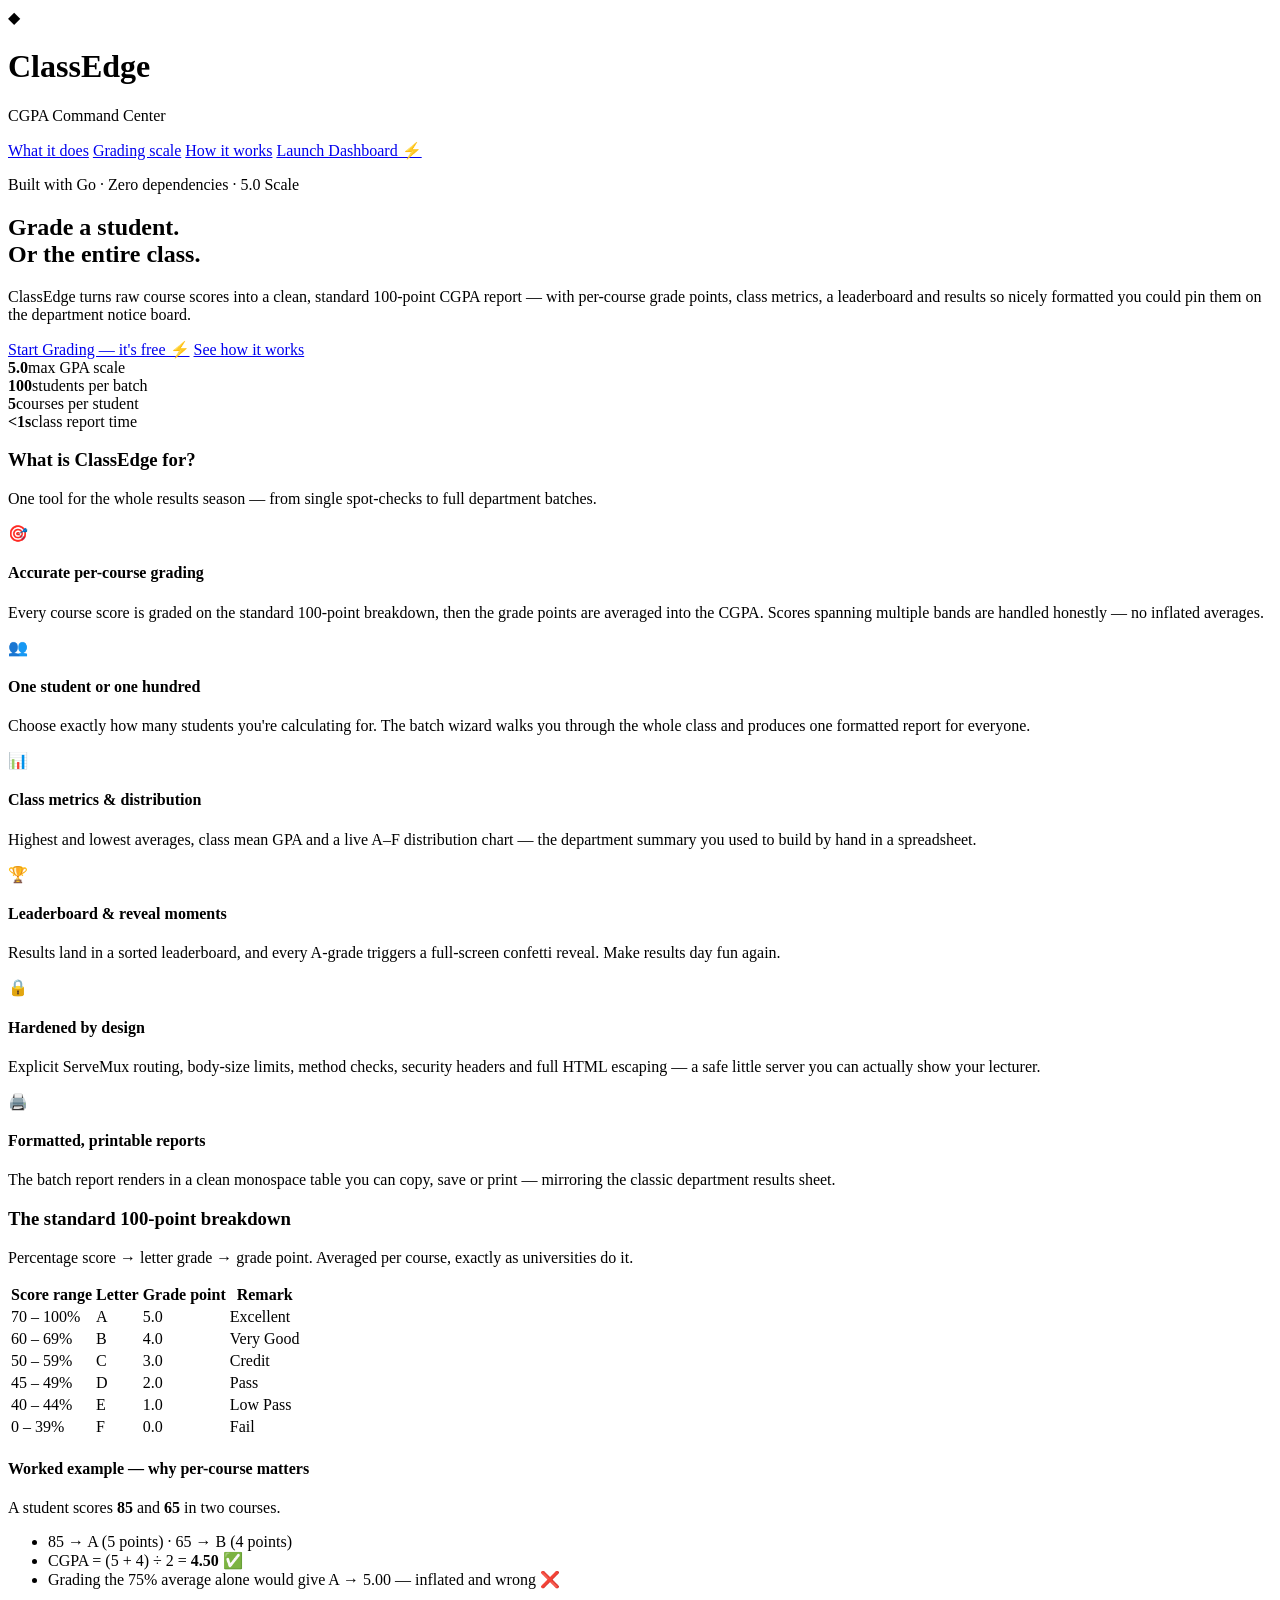
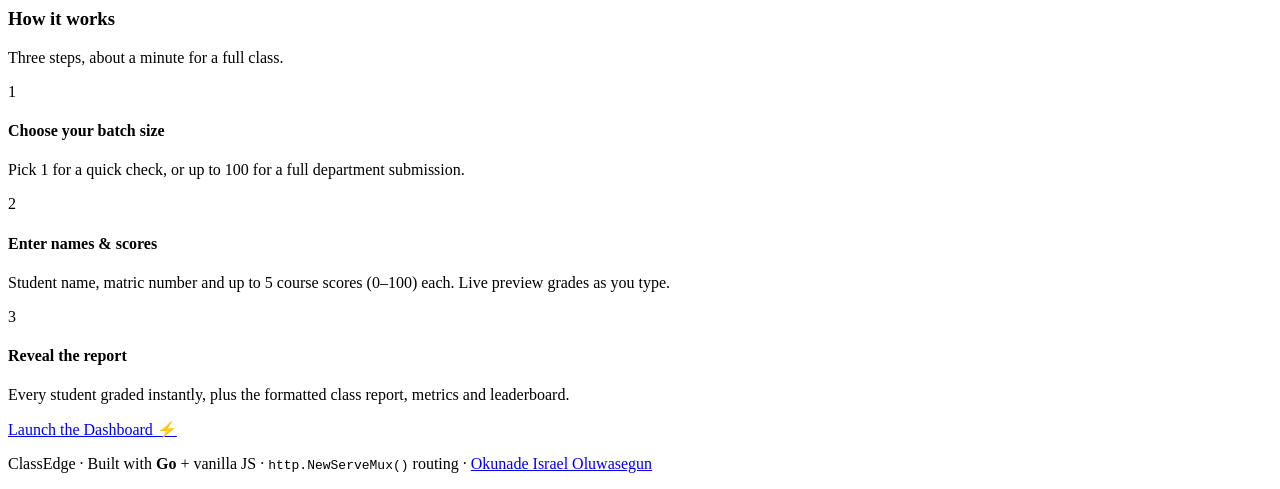
==== templates/landing.html @ 40e52d9c "Accurate per-course CGPA, batch grading, landing page, restructure Rework the engine and layout afte" ====
<!DOCTYPE html>
<html lang="en">
<head>
  <meta charset="UTF-8" />
  <meta name="viewport" content="width=device-width, initial-scale=1.0" />
  <title>ClassEdge — University CGPA Grading System</title>
  <meta name="description" content="ClassEdge is a university CGPA grading system: grade one student or a whole class on the standard 5.0 scale, with instant reports, class metrics and a leaderboard." />
  <link rel="preconnect" href="https://fonts.googleapis.com" />
  <link rel="preconnect" href="https://fonts.gstatic.com" crossorigin />
  <link href="https://fonts.googleapis.com/css2?family=Outfit:wght@300;400;600;800;900&family=JetBrains+Mono:wght@500;700&display=swap" rel="stylesheet" />
  <link rel="stylesheet" href="static/css/style.css" />
</head>
<body class="landing-body">
  <div class="bg-orb orb-a" aria-hidden="true"></div>
  <div class="bg-orb orb-b" aria-hidden="true"></div>

  <!-- ============ NAVBAR ============ -->
  <header class="site-header">
    <div class="brand">
      <span class="brand-mark">◆</span>
      <div>
        <h1>Class<span>Edge</span></h1>
        <p class="tagline">CGPA Command Center</p>
      </div>
    </div>
    <nav class="nav-links">
      <a href="#what">What it does</a>
      <a href="#scale">Grading scale</a>
      <a href="#how">How it works</a>
      <a href="/app" class="btn btn-small btn-primary">Launch Dashboard ⚡</a>
    </nav>
  </header>

  <!-- ============ HERO ============ -->
  <section class="hero">
    <p class="hero-kicker">Built with Go · Zero dependencies · 5.0 Scale</p>
    <h2>Grade a student.<br /><span class="grad-text">Or the entire class.</span></h2>
    <p class="hero-sub">
      ClassEdge turns raw course scores into a clean, standard 100-point CGPA report —
      with per-course grade points, class metrics, a leaderboard and results so nicely
      formatted you could pin them on the department notice board.
    </p>
    <div class="hero-cta">
      <a href="/app" class="btn btn-primary">Start Grading — it's free ⚡</a>
      <a href="#how" class="btn btn-ghost">See how it works</a>
    </div>
    <div class="hero-strip">
      <div class="strip-item"><strong>5.0</strong><span>max GPA scale</span></div>
      <div class="strip-item"><strong>100</strong><span>students per batch</span></div>
      <div class="strip-item"><strong>5</strong><span>courses per student</span></div>
      <div class="strip-item"><strong>&lt;1s</strong><span>class report time</span></div>
    </div>
  </section>

  <!-- ============ WHAT ============ -->
  <section class="landing-section" id="what">
    <h3 class="section-title">What is ClassEdge <span class="grad-text">for?</span></h3>
    <p class="section-sub">One tool for the whole results season — from single spot-checks to full department batches.</p>
    <div class="feature-grid">
      <div class="feature">
        <span class="f-icon">🎯</span>
        <h4>Accurate per-course grading</h4>
        <p>Every course score is graded on the standard 100-point breakdown, then the grade points are averaged into the CGPA. Scores spanning multiple bands are handled honestly — no inflated averages.</p>
      </div>
      <div class="feature">
        <span class="f-icon">👥</span>
        <h4>One student or one hundred</h4>
        <p>Choose exactly how many students you're calculating for. The batch wizard walks you through the whole class and produces one formatted report for everyone.</p>
      </div>
      <div class="feature">
        <span class="f-icon">📊</span>
        <h4>Class metrics &amp; distribution</h4>
        <p>Highest and lowest averages, class mean GPA and a live A–F distribution chart — the department summary you used to build by hand in a spreadsheet.</p>
      </div>
      <div class="feature">
        <span class="f-icon">🏆</span>
        <h4>Leaderboard &amp; reveal moments</h4>
        <p>Results land in a sorted leaderboard, and every A-grade triggers a full-screen confetti reveal. Make results day fun again.</p>
      </div>
      <div class="feature">
        <span class="f-icon">🔒</span>
        <h4>Hardened by design</h4>
        <p>Explicit ServeMux routing, body-size limits, method checks, security headers and full HTML escaping — a safe little server you can actually show your lecturer.</p>
      </div>
      <div class="feature">
        <span class="f-icon">🖨️</span>
        <h4>Formatted, printable reports</h4>
        <p>The batch report renders in a clean monospace table you can copy, save or print — mirroring the classic department results sheet.</p>
      </div>
    </div>
  </section>

  <!-- ============ SCALE ============ -->
  <section class="landing-section" id="scale">
    <h3 class="section-title">The standard <span class="grad-text">100-point breakdown</span></h3>
    <p class="section-sub">Percentage score → letter grade → grade point. Averaged per course, exactly as universities do it.</p>
    <div class="scale-table-wrap">
      <table class="scale-table">
        <thead><tr><th>Score range</th><th>Letter</th><th>Grade point</th><th>Remark</th></tr></thead>
        <tbody>
          <tr><td class="mono">70 – 100%</td><td><span class="pill pill-A">A</span></td><td class="mono">5.0</td><td>Excellent</td></tr>
          <tr><td class="mono">60 – 69%</td><td><span class="pill pill-B">B</span></td><td class="mono">4.0</td><td>Very Good</td></tr>
          <tr><td class="mono">50 – 59%</td><td><span class="pill pill-C">C</span></td><td class="mono">3.0</td><td>Credit</td></tr>
          <tr><td class="mono">45 – 49%</td><td><span class="pill pill-D">D</span></td><td class="mono">2.0</td><td>Pass</td></tr>
          <tr><td class="mono">40 – 44%</td><td><span class="pill pill-E">E</span></td><td class="mono">1.0</td><td>Low Pass</td></tr>
          <tr><td class="mono">0 – 39%</td><td><span class="pill pill-F">F</span></td><td class="mono">0.0</td><td>Fail</td></tr>
        </tbody>
      </table>
    </div>
    <div class="scale-example">
      <h4>Worked example — why per-course matters</h4>
      <p>A student scores <strong class="mono">85</strong> and <strong class="mono">65</strong> in two courses.</p>
      <ul>
        <li>85 → <span class="pill pill-A">A</span> (5 points) · 65 → <span class="pill pill-B">B</span> (4 points)</li>
        <li>CGPA = (5 + 4) ÷ 2 = <strong class="mono grad-text">4.50</strong> ✅</li>
        <li class="wrong">Grading the 75% average alone would give A → 5.00 — inflated and wrong ❌</li>
      </ul>
    </div>
  </section>

  <!-- ============ HOW ============ -->
  <section class="landing-section" id="how">
    <h3 class="section-title">How it <span class="grad-text">works</span></h3>
    <p class="section-sub">Three steps, about a minute for a full class.</p>
    <div class="steps">
      <div class="step">
        <span class="step-num">1</span>
        <h4>Choose your batch size</h4>
        <p>Pick 1 for a quick check, or up to 100 for a full department submission.</p>
      </div>
      <div class="step">
        <span class="step-num">2</span>
        <h4>Enter names &amp; scores</h4>
        <p>Student name, matric number and up to 5 course scores (0–100) each. Live preview grades as you type.</p>
      </div>
      <div class="step">
        <span class="step-num">3</span>
        <h4>Reveal the report</h4>
        <p>Every student graded instantly, plus the formatted class report, metrics and leaderboard.</p>
      </div>
    </div>
    <div class="hero-cta center">
      <a href="/app" class="btn btn-primary">Launch the Dashboard ⚡</a>
    </div>
  </section>

  <footer class="site-footer">
    <p>ClassEdge · Built with <strong>Go</strong> + vanilla JS · <code>http.NewServeMux()</code> routing · <a href="https://github.com/israeloluwasegun293-stars">Okunade Israel Oluwasegun</a></p>
  </footer>

  <script src="static/js/landing.js"></script>
</body>
</html>
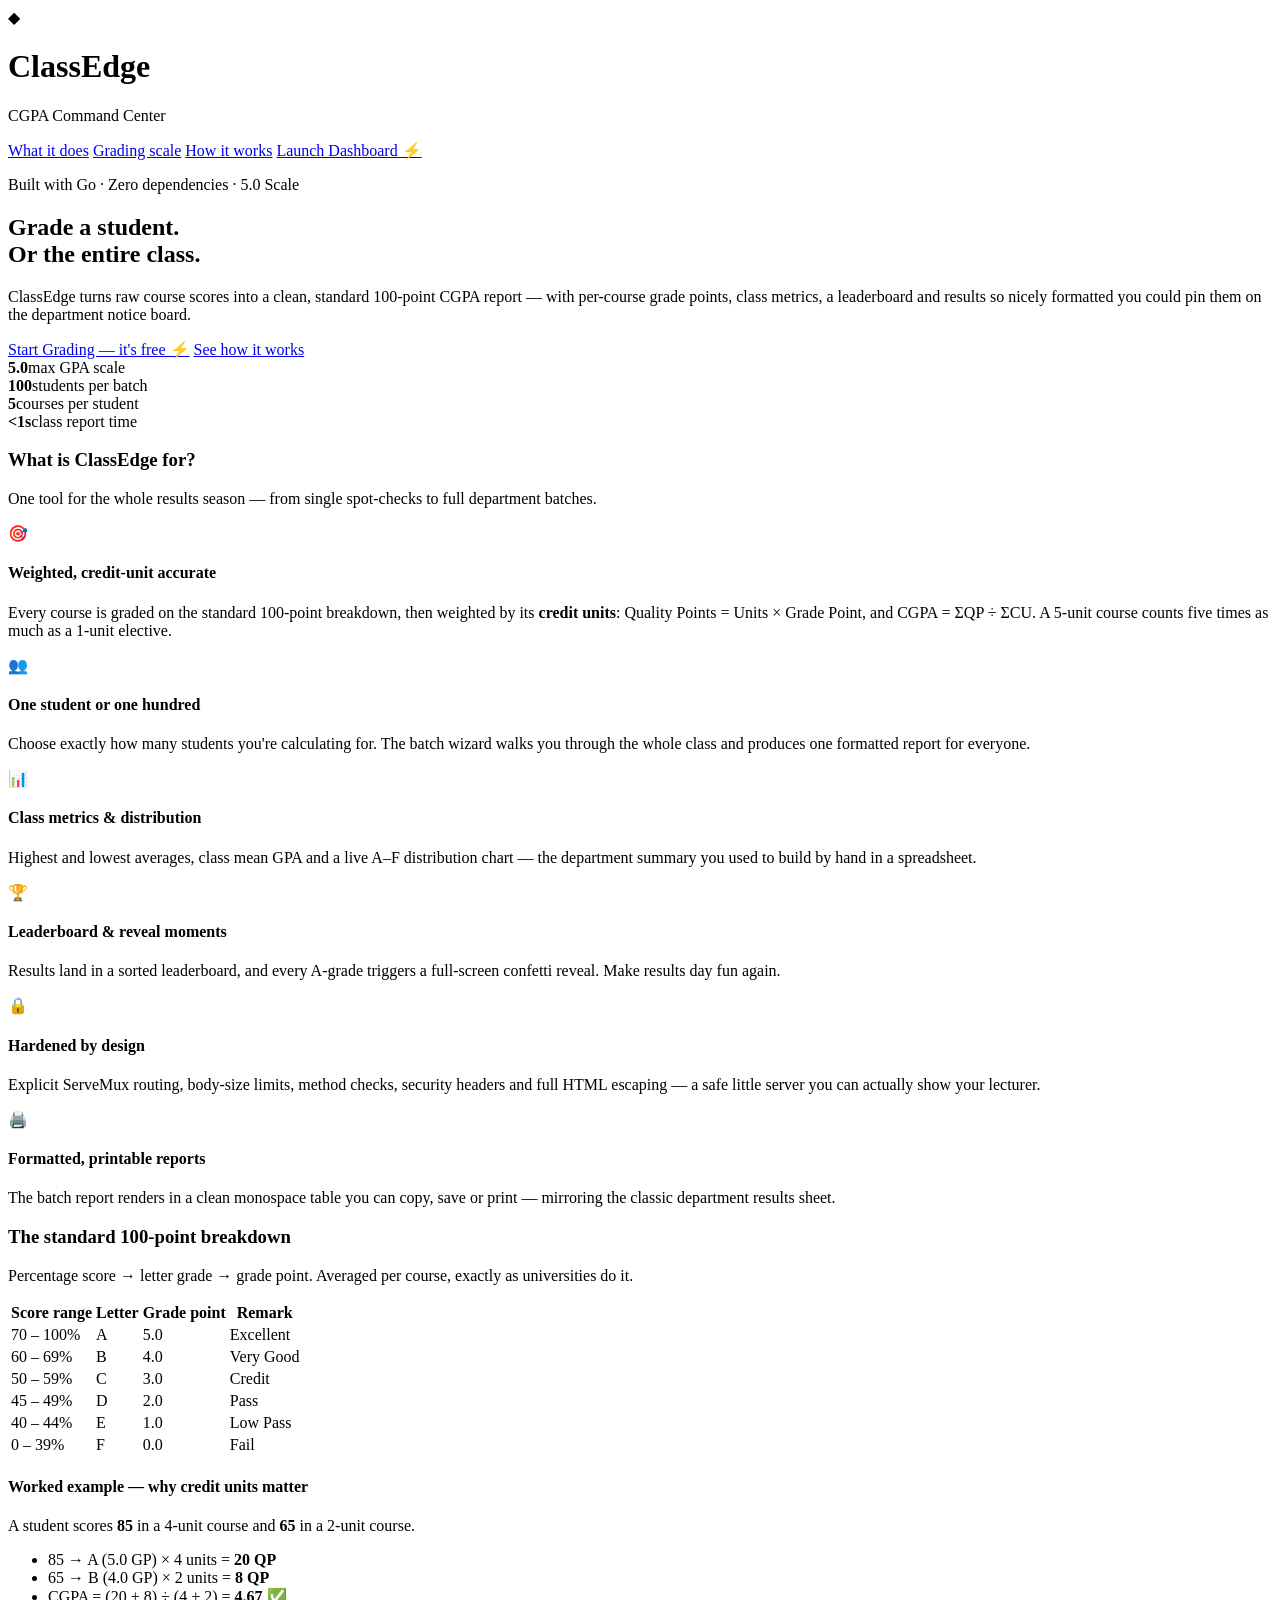
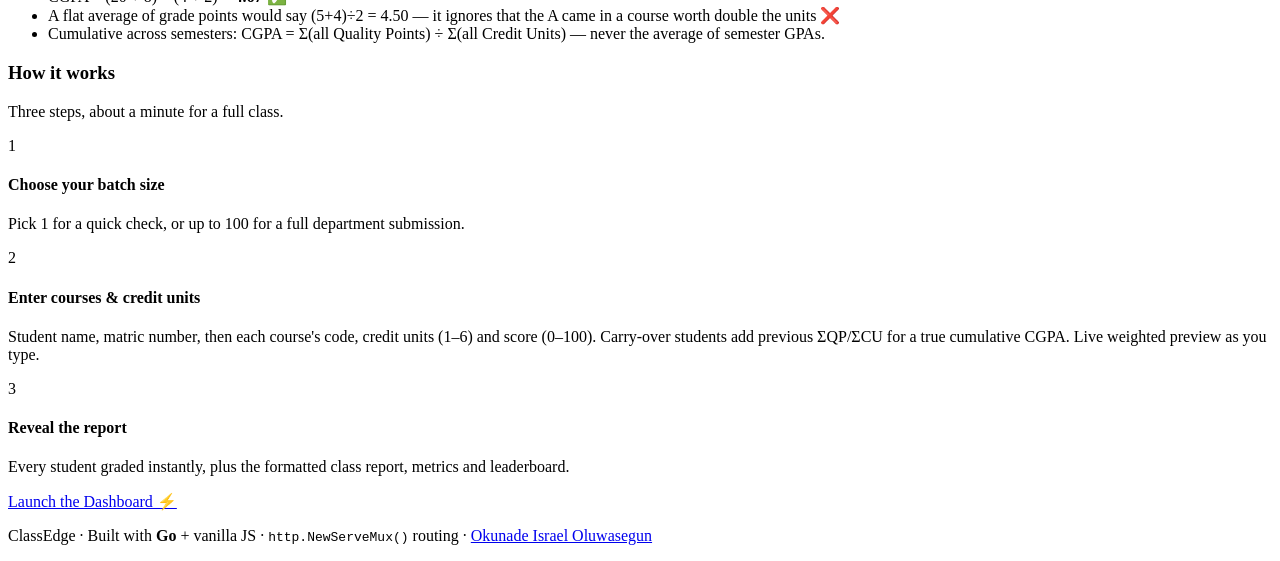
==== commit 705b6457: "Weighted, cumulative CGPA: credit units, quality points, prior semesters Rework the engine around ac" ====
--- a/templates/landing.html
+++ b/templates/landing.html
@@ -59,8 +59,8 @@
     <div class="feature-grid">
       <div class="feature">
         <span class="f-icon">🎯</span>
-        <h4>Accurate per-course grading</h4>
-        <p>Every course score is graded on the standard 100-point breakdown, then the grade points are averaged into the CGPA. Scores spanning multiple bands are handled honestly — no inflated averages.</p>
+        <h4>Weighted, credit-unit accurate</h4>
+        <p>Every course is graded on the standard 100-point breakdown, then weighted by its <strong>credit units</strong>: Quality Points = Units × Grade Point, and CGPA = ΣQP ÷ ΣCU. A 5-unit course counts five times as much as a 1-unit elective.</p>
       </div>
       <div class="feature">
         <span class="f-icon">👥</span>
@@ -108,12 +108,14 @@
       </table>
     </div>
     <div class="scale-example">
-      <h4>Worked example — why per-course matters</h4>
-      <p>A student scores <strong class="mono">85</strong> and <strong class="mono">65</strong> in two courses.</p>
+      <h4>Worked example — why credit units matter</h4>
+      <p>A student scores <strong class="mono">85</strong> in a 4-unit course and <strong class="mono">65</strong> in a 2-unit course.</p>
       <ul>
-        <li>85 → <span class="pill pill-A">A</span> (5 points) · 65 → <span class="pill pill-B">B</span> (4 points)</li>
-        <li>CGPA = (5 + 4) ÷ 2 = <strong class="mono grad-text">4.50</strong> ✅</li>
-        <li class="wrong">Grading the 75% average alone would give A → 5.00 — inflated and wrong ❌</li>
+        <li>85 → <span class="pill pill-A">A</span> (5.0 GP) × 4 units = <strong class="mono">20 QP</strong></li>
+        <li>65 → <span class="pill pill-B">B</span> (4.0 GP) × 2 units = <strong class="mono">8 QP</strong></li>
+        <li>CGPA = (20 + 8) ÷ (4 + 2) = <strong class="mono grad-text">4.67</strong> ✅</li>
+        <li class="wrong">A flat average of grade points would say (5+4)÷2 = 4.50 — it ignores that the A came in a course worth double the units ❌</li>
+        <li>Cumulative across semesters: CGPA = Σ(all Quality Points) ÷ Σ(all Credit Units) — never the average of semester GPAs.</li>
       </ul>
     </div>
   </section>
@@ -130,8 +132,8 @@
       </div>
       <div class="step">
         <span class="step-num">2</span>
-        <h4>Enter names &amp; scores</h4>
-        <p>Student name, matric number and up to 5 course scores (0–100) each. Live preview grades as you type.</p>
+        <h4>Enter courses &amp; credit units</h4>
+        <p>Student name, matric number, then each course's code, credit units (1–6) and score (0–100). Carry-over students add previous ΣQP/ΣCU for a true cumulative CGPA. Live weighted preview as you type.</p>
       </div>
       <div class="step">
         <span class="step-num">3</span>
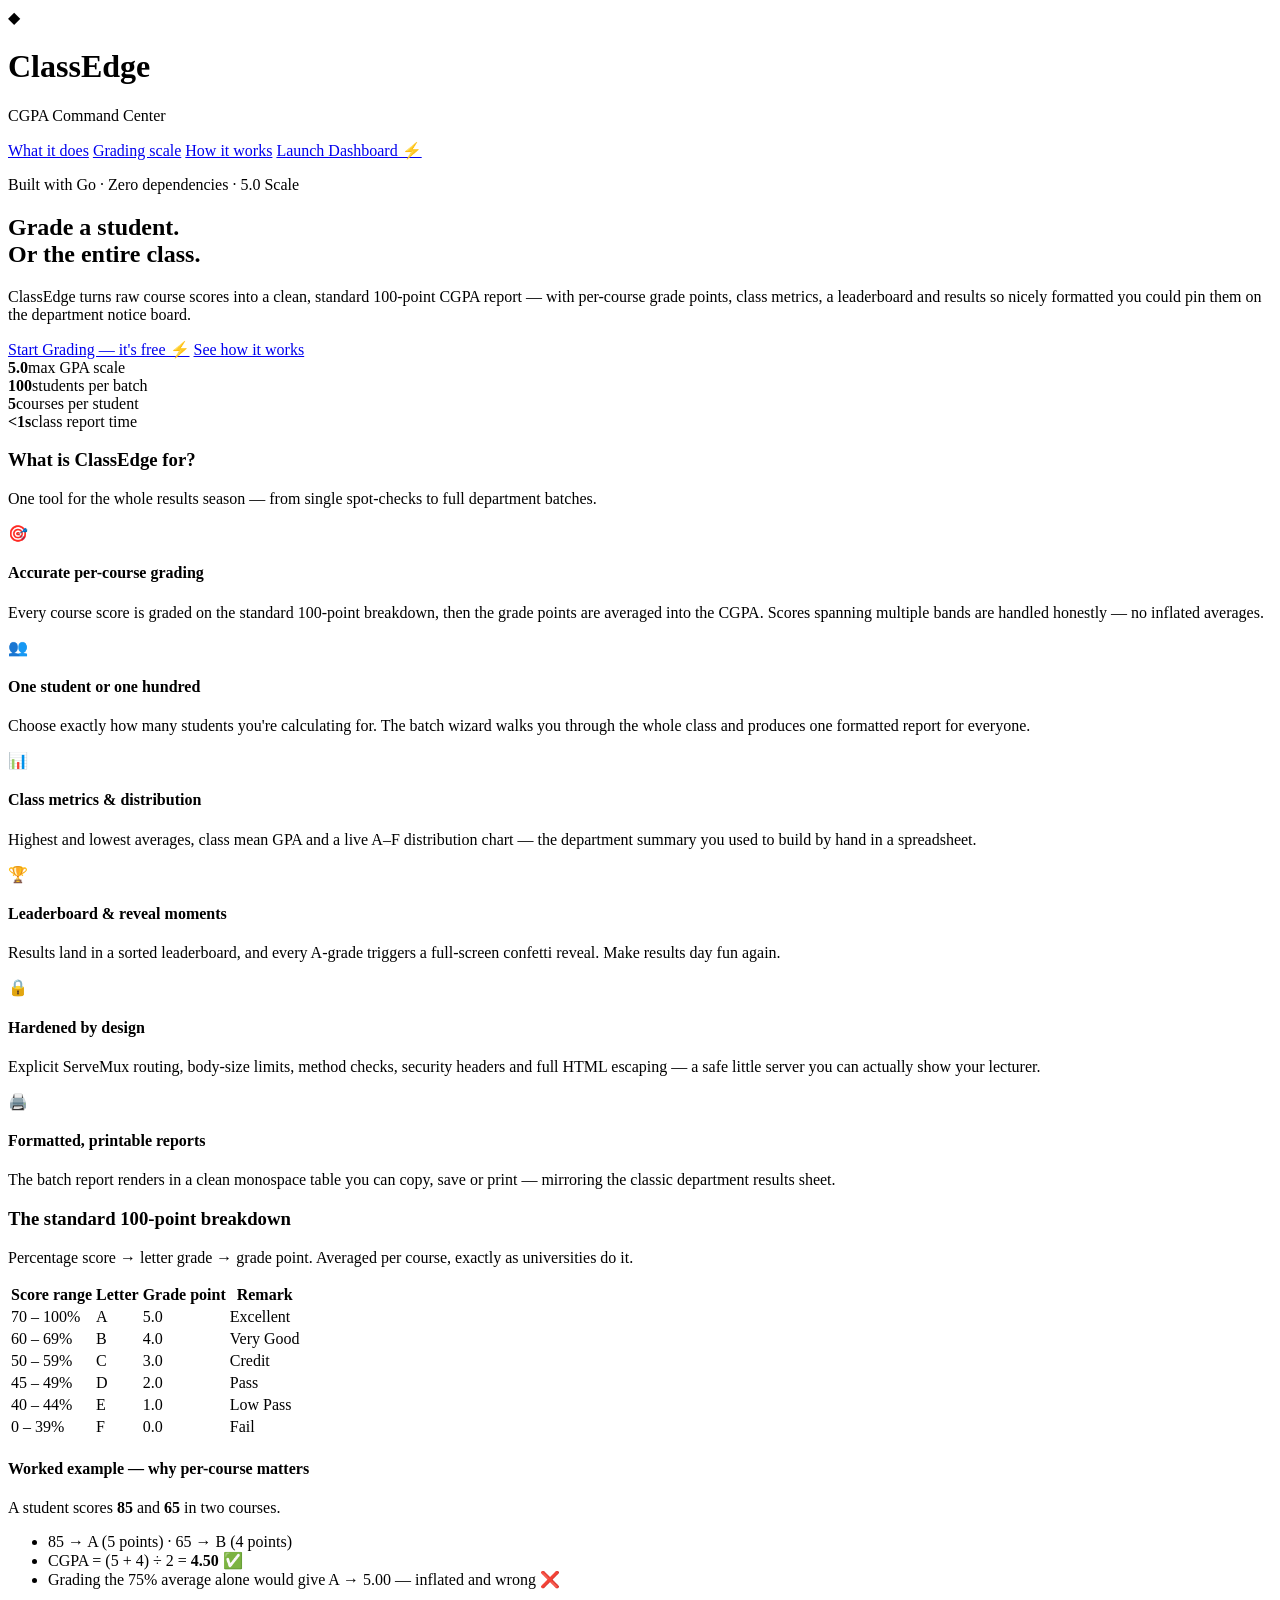
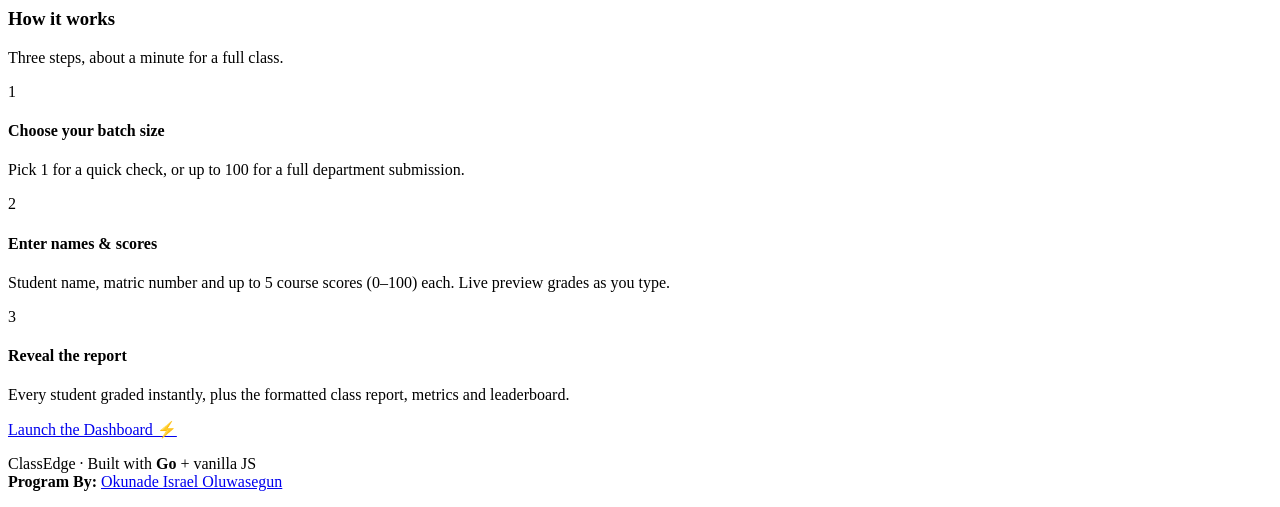
==== commit 2550d5c6: "watermark" ====
--- a/templates/landing.html
+++ b/templates/landing.html
@@ -59,8 +59,8 @@
     <div class="feature-grid">
       <div class="feature">
         <span class="f-icon">🎯</span>
-        <h4>Weighted, credit-unit accurate</h4>
-        <p>Every course is graded on the standard 100-point breakdown, then weighted by its <strong>credit units</strong>: Quality Points = Units × Grade Point, and CGPA = ΣQP ÷ ΣCU. A 5-unit course counts five times as much as a 1-unit elective.</p>
+        <h4>Accurate per-course grading</h4>
+        <p>Every course score is graded on the standard 100-point breakdown, then the grade points are averaged into the CGPA. Scores spanning multiple bands are handled honestly — no inflated averages.</p>
       </div>
       <div class="feature">
         <span class="f-icon">👥</span>
@@ -108,14 +108,12 @@
       </table>
     </div>
     <div class="scale-example">
-      <h4>Worked example — why credit units matter</h4>
-      <p>A student scores <strong class="mono">85</strong> in a 4-unit course and <strong class="mono">65</strong> in a 2-unit course.</p>
+      <h4>Worked example — why per-course matters</h4>
+      <p>A student scores <strong class="mono">85</strong> and <strong class="mono">65</strong> in two courses.</p>
       <ul>
-        <li>85 → <span class="pill pill-A">A</span> (5.0 GP) × 4 units = <strong class="mono">20 QP</strong></li>
-        <li>65 → <span class="pill pill-B">B</span> (4.0 GP) × 2 units = <strong class="mono">8 QP</strong></li>
-        <li>CGPA = (20 + 8) ÷ (4 + 2) = <strong class="mono grad-text">4.67</strong> ✅</li>
-        <li class="wrong">A flat average of grade points would say (5+4)÷2 = 4.50 — it ignores that the A came in a course worth double the units ❌</li>
-        <li>Cumulative across semesters: CGPA = Σ(all Quality Points) ÷ Σ(all Credit Units) — never the average of semester GPAs.</li>
+        <li>85 → <span class="pill pill-A">A</span> (5 points) · 65 → <span class="pill pill-B">B</span> (4 points)</li>
+        <li>CGPA = (5 + 4) ÷ 2 = <strong class="mono grad-text">4.50</strong> ✅</li>
+        <li class="wrong">Grading the 75% average alone would give A → 5.00 — inflated and wrong ❌</li>
       </ul>
     </div>
   </section>
@@ -132,8 +130,8 @@
       </div>
       <div class="step">
         <span class="step-num">2</span>
-        <h4>Enter courses &amp; credit units</h4>
-        <p>Student name, matric number, then each course's code, credit units (1–6) and score (0–100). Carry-over students add previous ΣQP/ΣCU for a true cumulative CGPA. Live weighted preview as you type.</p>
+        <h4>Enter names &amp; scores</h4>
+        <p>Student name, matric number and up to 5 course scores (0–100) each. Live preview grades as you type.</p>
       </div>
       <div class="step">
         <span class="step-num">3</span>
@@ -147,7 +145,7 @@
   </section>
 
   <footer class="site-footer">
-    <p>ClassEdge · Built with <strong>Go</strong> + vanilla JS · <code>http.NewServeMux()</code> routing · <a href="https://github.com/israeloluwasegun293-stars">Okunade Israel Oluwasegun</a></p>
+    <p>ClassEdge · Built with <strong>Go</strong> + vanilla JS <br> <strong> Program By: </strong> <a href="https://github.com/israeloluwasegun293-stars">Okunade Israel Oluwasegun</a></p>
   </footer>
 
   <script src="static/js/landing.js"></script>
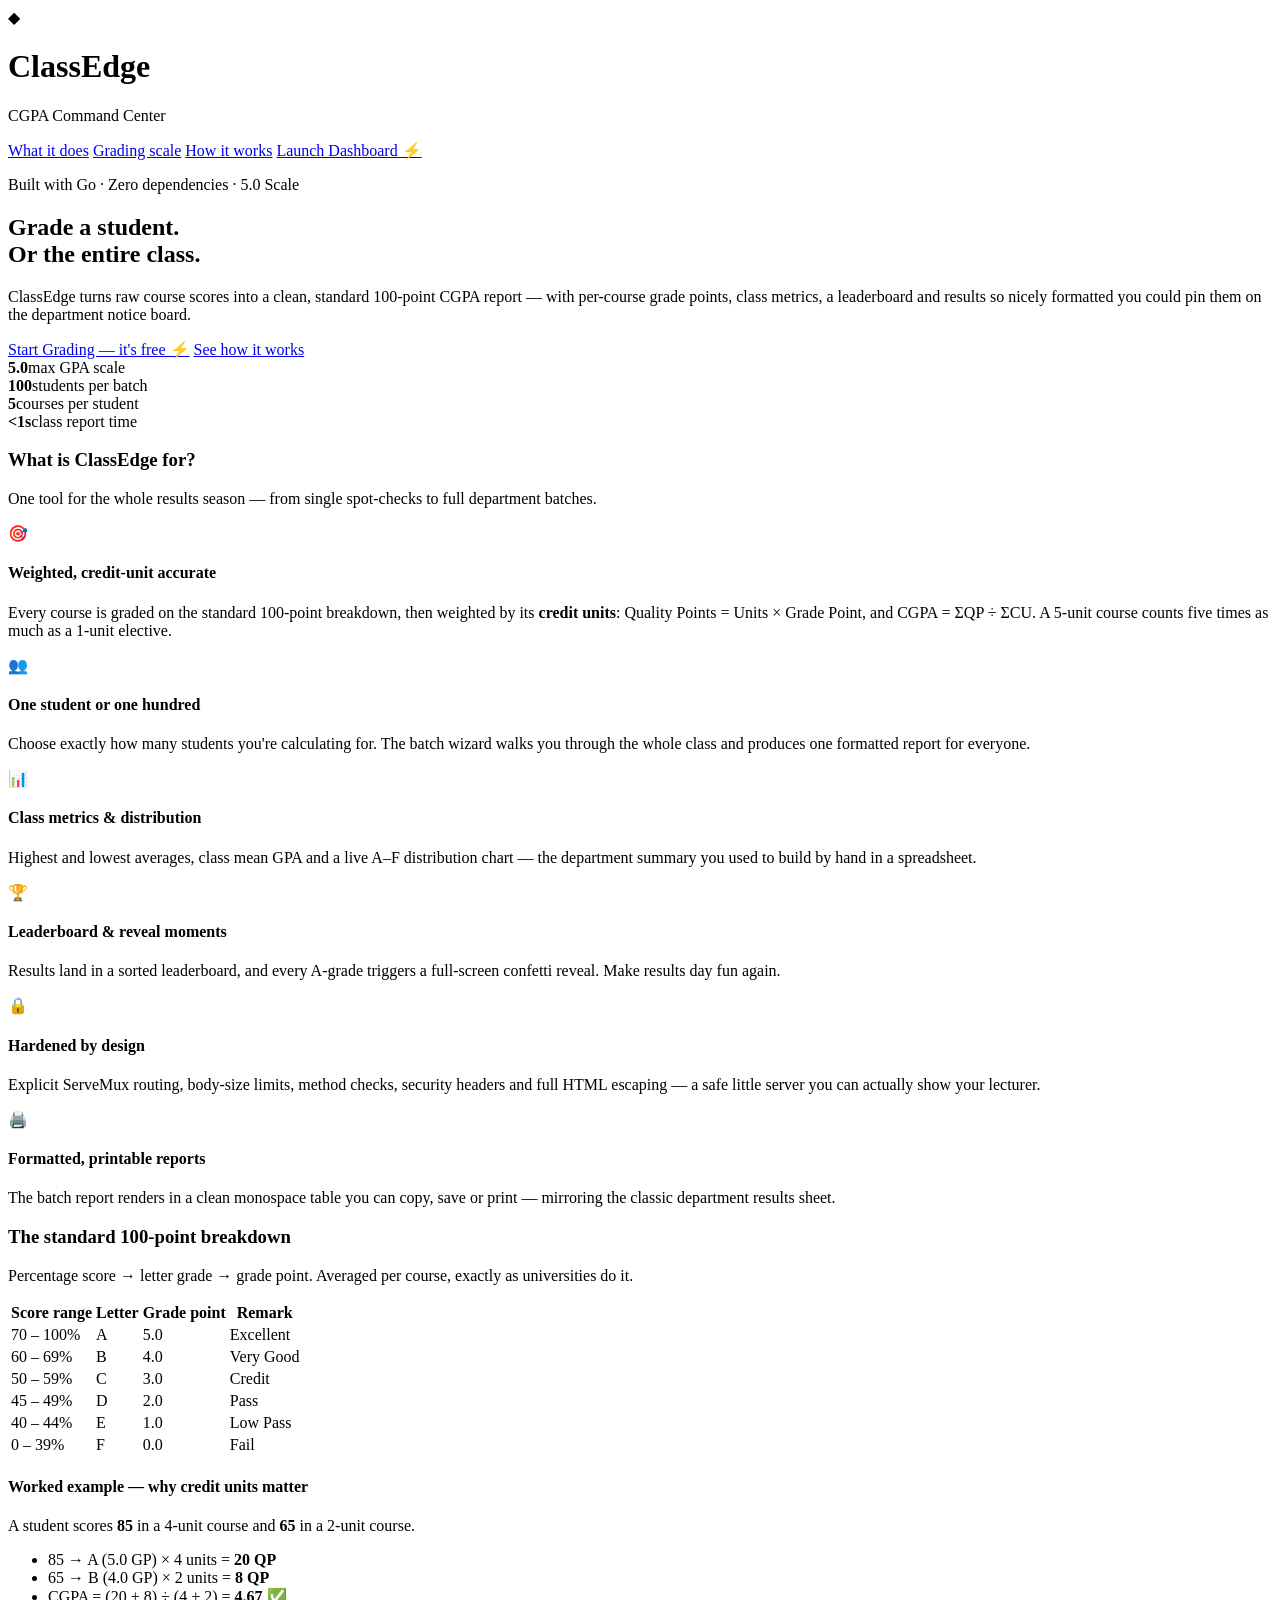
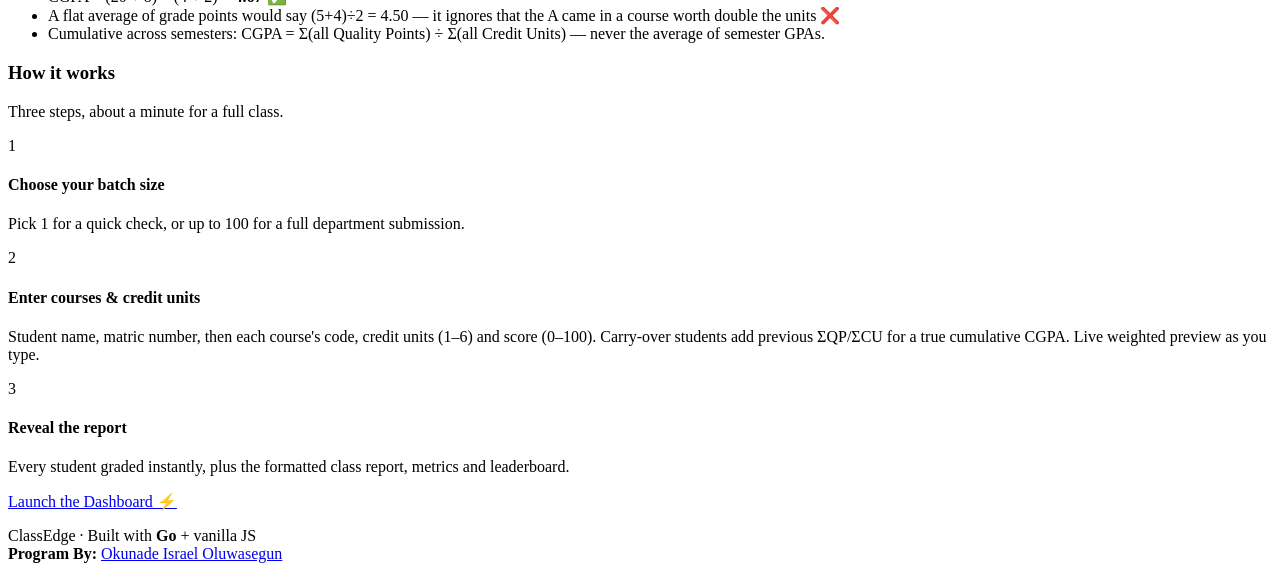
==== commit d969e944: "Merge pull request #4 from israeloluwasegun293-stars/Frontend-Implementation Real CGPA engine: credi" ====
--- a/templates/landing.html
+++ b/templates/landing.html
@@ -59,8 +59,8 @@
     <div class="feature-grid">
       <div class="feature">
         <span class="f-icon">🎯</span>
-        <h4>Accurate per-course grading</h4>
-        <p>Every course score is graded on the standard 100-point breakdown, then the grade points are averaged into the CGPA. Scores spanning multiple bands are handled honestly — no inflated averages.</p>
+        <h4>Weighted, credit-unit accurate</h4>
+        <p>Every course is graded on the standard 100-point breakdown, then weighted by its <strong>credit units</strong>: Quality Points = Units × Grade Point, and CGPA = ΣQP ÷ ΣCU. A 5-unit course counts five times as much as a 1-unit elective.</p>
       </div>
       <div class="feature">
         <span class="f-icon">👥</span>
@@ -108,12 +108,14 @@
       </table>
     </div>
     <div class="scale-example">
-      <h4>Worked example — why per-course matters</h4>
-      <p>A student scores <strong class="mono">85</strong> and <strong class="mono">65</strong> in two courses.</p>
+      <h4>Worked example — why credit units matter</h4>
+      <p>A student scores <strong class="mono">85</strong> in a 4-unit course and <strong class="mono">65</strong> in a 2-unit course.</p>
       <ul>
-        <li>85 → <span class="pill pill-A">A</span> (5 points) · 65 → <span class="pill pill-B">B</span> (4 points)</li>
-        <li>CGPA = (5 + 4) ÷ 2 = <strong class="mono grad-text">4.50</strong> ✅</li>
-        <li class="wrong">Grading the 75% average alone would give A → 5.00 — inflated and wrong ❌</li>
+        <li>85 → <span class="pill pill-A">A</span> (5.0 GP) × 4 units = <strong class="mono">20 QP</strong></li>
+        <li>65 → <span class="pill pill-B">B</span> (4.0 GP) × 2 units = <strong class="mono">8 QP</strong></li>
+        <li>CGPA = (20 + 8) ÷ (4 + 2) = <strong class="mono grad-text">4.67</strong> ✅</li>
+        <li class="wrong">A flat average of grade points would say (5+4)÷2 = 4.50 — it ignores that the A came in a course worth double the units ❌</li>
+        <li>Cumulative across semesters: CGPA = Σ(all Quality Points) ÷ Σ(all Credit Units) — never the average of semester GPAs.</li>
       </ul>
     </div>
   </section>
@@ -130,8 +132,8 @@
       </div>
       <div class="step">
         <span class="step-num">2</span>
-        <h4>Enter names &amp; scores</h4>
-        <p>Student name, matric number and up to 5 course scores (0–100) each. Live preview grades as you type.</p>
+        <h4>Enter courses &amp; credit units</h4>
+        <p>Student name, matric number, then each course's code, credit units (1–6) and score (0–100). Carry-over students add previous ΣQP/ΣCU for a true cumulative CGPA. Live weighted preview as you type.</p>
       </div>
       <div class="step">
         <span class="step-num">3</span>
